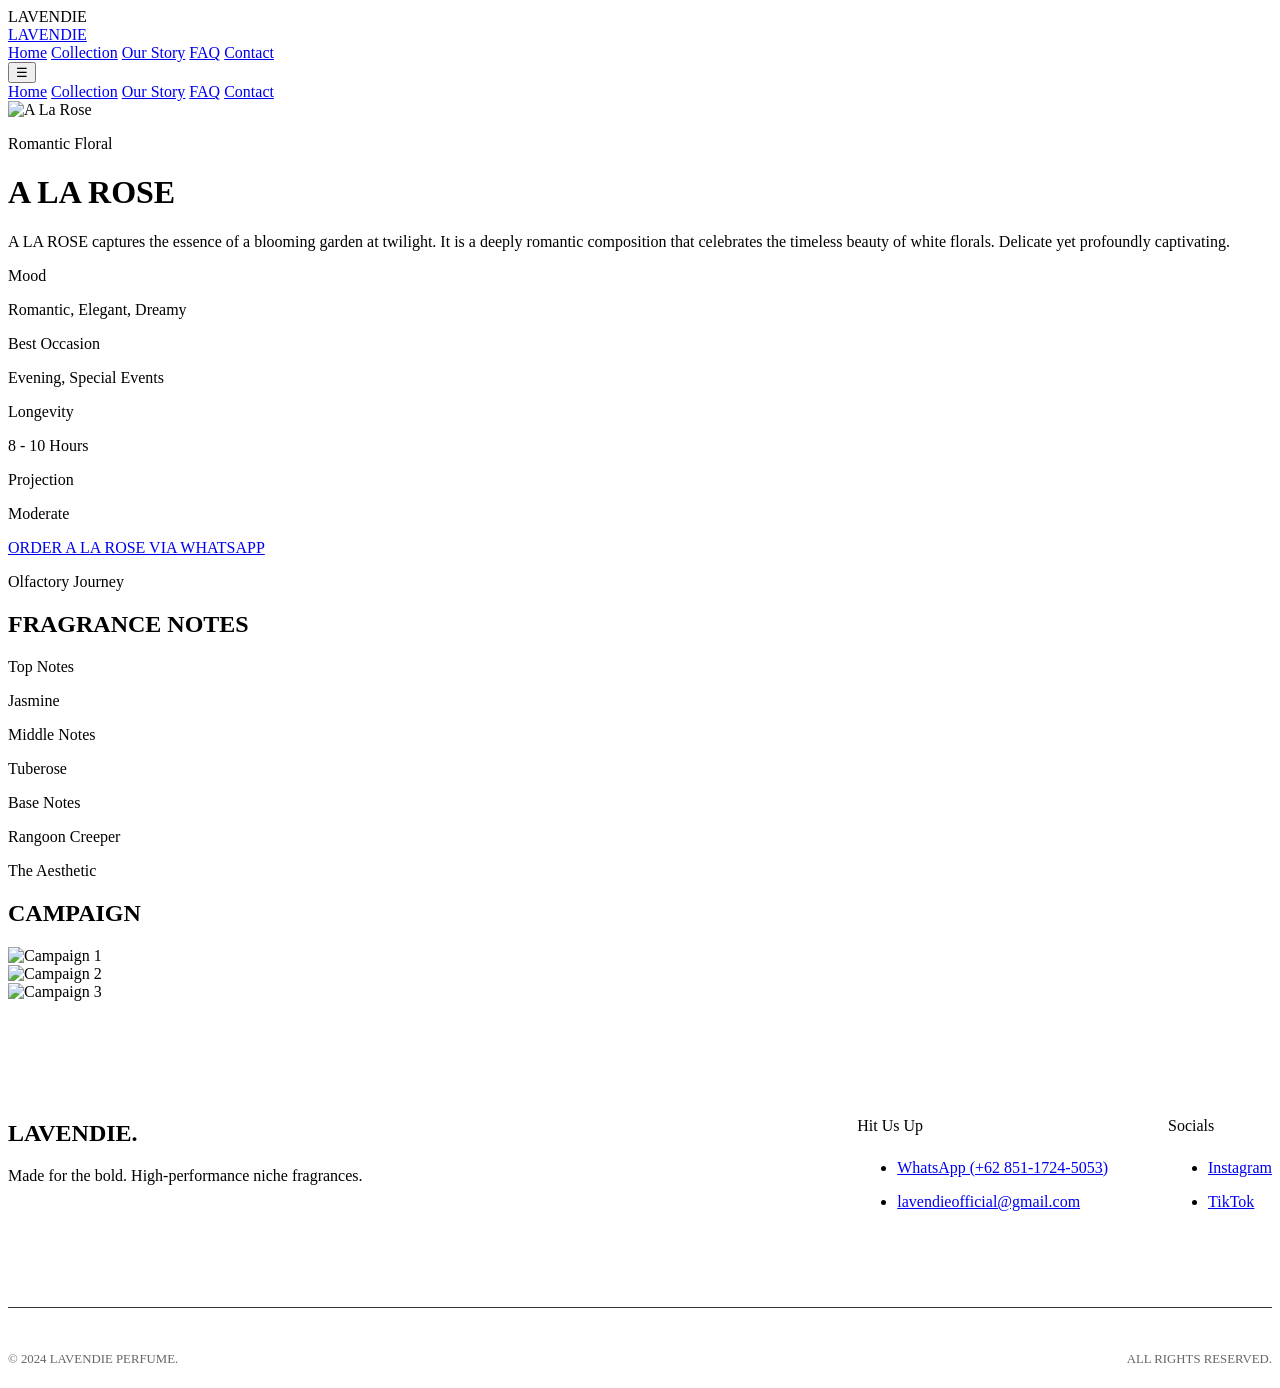
==== a-la-rose.html @ b6d44f65 "Add files via upload" ====
<!doctype html>
<html lang="en">
  <head>
    <meta charset="UTF-8" />
    <meta name="viewport" content="width=device-width, initial-scale=1.0" />
    <title>A LA ROSE - LAVENDIE PERFUME</title>
    <link rel="stylesheet" href="css/style.css" />
  </head>
  <body>
    <!-- PRELOADER -->
    <div class="preloader">
      <div class="preloader-logo">LAVENDIE</div>
    </div>

    <!-- NAVBAR -->
    <header>
      <div class="container nav-container">
        <a href="index.html#home" class="logo">LAVENDIE</a>
        <nav class="nav-links">
          <a href="index.html#home">Home</a>
          <a href="index.html#collection">Collection</a>
          <a href="index.html#about">Our Story</a>
          <a href="index.html#faq">FAQ</a>
          <a href="index.html#contact">Contact</a>
        </nav>
        <button class="hamburger">☰</button>
      </div>
    </header>

    <!-- MOBILE MENU -->
    <div class="mobile-menu">
      <a href="index.html#home">Home</a>
      <a href="index.html#collection">Collection</a>
      <a href="index.html#about">Our Story</a>
      <a href="index.html#faq">FAQ</a>
      <a href="index.html#contact">Contact</a>
    </div>

    <main style="padding-bottom: 100px">
      <div class="container">
        <!-- HERO & DETAILS -->
        <div class="product-detail-hero">
          <!-- LEFT: Sticky Image -->
          <div class="pd-image-wrapper reveal">
            <img src="/img/alarose/alarose-img1.jpeg" alt="A La Rose" />
          </div>

          <!-- RIGHT: Content -->
          <div class="pd-content">
            <div class="reveal" style="transition-delay: 0.1s">
              <p class="uppercase-tracking text-rosegold mb-24">
                Romantic Floral
              </p>
              <h1 class="pd-title font-heading">A LA ROSE</h1>
              <p class="pd-desc">
                A LA ROSE captures the essence of a blooming garden at twilight.
                It is a deeply romantic composition that celebrates the timeless
                beauty of white florals. Delicate yet profoundly captivating.
              </p>
            </div>

            <div class="pd-specs reveal" style="transition-delay: 0.2s">
              <div>
                <p class="uppercase-tracking text-rosegold spec-title">Mood</p>
                <p class="spec-value">Romantic, Elegant, Dreamy</p>
              </div>
              <div>
                <p class="uppercase-tracking text-rosegold spec-title">
                  Best Occasion
                </p>
                <p class="spec-value">Evening, Special Events</p>
              </div>
              <div>
                <p class="uppercase-tracking text-rosegold spec-title">
                  Longevity
                </p>
                <p class="spec-value">8 - 10 Hours</p>
              </div>
              <div>
                <p class="uppercase-tracking text-rosegold spec-title">
                  Projection
                </p>
                <p class="spec-value">Moderate</p>
              </div>
            </div>

            <div class="reveal" style="transition-delay: 0.3s">
              <a
                href="https://wa.me/6285117245053?text=Halo%20Admin%20Lavendie%2C%20saya%20tertarik%20dan%20ingin%20memesan%20parfum%20A%20LA%20ROSE.%20Apakah%20stoknya%20masih%20tersedia%3F"
                target="_blank"
                class="btn btn-wa-full"
                >ORDER A LA ROSE VIA WHATSAPP</a
              >
            </div>
          </div>
        </div>

        <!-- NOTES SECTION -->
        <div class="pd-notes">
          <div class="reveal">
            <p class="uppercase-tracking text-rosegold mb-24">
              Olfactory Journey
            </p>
            <h2 class="section-title">FRAGRANCE NOTES</h2>
          </div>

          <div class="notes-container">
            <div class="note-box reveal">
              <p class="uppercase-tracking text-rosegold mb-24">Top Notes</p>
              <p class="font-heading note-box-title">Jasmine</p>
            </div>
            <div class="note-box reveal" style="transition-delay: 0.1s">
              <p class="uppercase-tracking text-rosegold mb-24">Middle Notes</p>
              <p class="font-heading note-box-title">Tuberose</p>
            </div>
            <div class="note-box reveal" style="transition-delay: 0.2s">
              <p class="uppercase-tracking text-rosegold mb-24">Base Notes</p>
              <p class="font-heading note-box-title">Rangoon Creeper</p>
            </div>
          </div>
        </div>

        <!-- CAMPAIGN GALLERY -->
        <div class="product-gallery">
          <div class="reveal text-center">
            <p class="uppercase-tracking text-rosegold mb-24">The Aesthetic</p>
            <h2 class="section-title">CAMPAIGN</h2>
          </div>
          <div class="gallery-grid">
            <div class="gallery-wrap reveal">
              <img src="/img/alarose/alarose-img3.jpeg" alt="Campaign 1" />
            </div>
            <div class="gallery-wrap reveal" style="transition-delay: 0.1s">
              <img src="/img/alarose/alarose-img2.jpeg" alt="Campaign 2" />
            </div>
            <div class="gallery-wrap reveal" style="transition-delay: 0.2s">
              <img src="/img/alarose/alarose-img4.jpeg" alt="Campaign 3" />
            </div>
          </div>
        </div>
      </div>
    </main>

    <!-- FOOTER / CONTACT -->
    <footer id="contact">
      <div class="container">
        <div
          style="
            display: flex;
            flex-wrap: wrap;
            justify-content: space-between;
            gap: 40px;
            margin-bottom: 80px;
          "
        >
          <div style="max-width: 400px">
            <h2 class="footer-title">LAVENDIE.</h2>
            <p class="text-muted">
              Made for the bold. High-performance niche fragrances.
            </p>
          </div>
          <div style="display: flex; gap: 60px">
            <div>
              <p
                class="uppercase-tracking text-rosegold"
                style="margin-bottom: 24px"
              >
                Hit Us Up
              </p>
              <ul style="display: flex; flex-direction: column; gap: 16px">
                <li>
                  <a
                    href="https://wa.me/6285117245053"
                    target="_blank"
                    class="text-muted hover:text-main"
                    >WhatsApp (+62 851-1724-5053)</a
                  >
                </li>
                <li>
                  <a
                    href="mailto:lavendieofficial@gmail.com"
                    class="text-muted hover:text-main"
                    >lavendieofficial@gmail.com</a
                  >
                </li>
              </ul>
            </div>
            <div>
              <p
                class="uppercase-tracking text-rosegold"
                style="margin-bottom: 24px"
              >
                Socials
              </p>
              <ul style="display: flex; flex-direction: column; gap: 16px">
                <li>
                  <a
                    href="https://www.instagram.com/scentbylavendie?igsh=MWxjamVxYXF4NDgyNA=="
                    class="text-muted hover:text-main"
                    >Instagram</a
                  >
                </li>
                <li>
                  <a
                    href="https://www.tiktok.com/@scentbylavendie?_r=1&_t=ZS-96ki1cU1qj7"
                    class="text-muted hover:text-main"
                    >TikTok</a
                  >
                </li>
              </ul>
            </div>
          </div>
        </div>
        <div
          style="
            border-top: 1px solid #333;
            padding-top: 32px;
            display: flex;
            justify-content: space-between;
            font-size: 0.8rem;
            color: #666;
          "
        >
          <p>&copy; <span id="current-year">2024</span> LAVENDIE PERFUME.</p>
          <p>ALL RIGHTS RESERVED.</p>
        </div>
      </div>
    </footer>

    <!-- WHATSAPP FLOATING BTN -->
    <a
      href="https://wa.me/6285117245053?text=Halo%20Admin%20Lavendie%2C%20saya%20butuh%20rekomendasi%20parfum%20yang%20cocok%20untuk%20saya.%20Bisa%20bantu%20konsultasi%3F"
      class="wa-float"
      target="_blank"
      style="
        position: fixed;
        bottom: 30px;
        right: 30px;
        background: var(--whatsapp);
        color: white;
        width: 60px;
        height: 60px;
        border-radius: 50%;
        display: flex;
        justify-content: center;
        align-items: center;
        z-index: 100;
      "
    >
      <svg
        xmlns="http://www.w3.org/2000/svg"
        width="28"
        height="28"
        viewBox="0 0 24 24"
        fill="none"
        stroke="currentColor"
        stroke-width="2"
        stroke-linecap="round"
        stroke-linejoin="round"
      >
        <path
          d="M22 16.92v3a2 2 0 0 1-2.18 2 19.79 19.79 0 0 1-8.63-3.07 19.5 19.5 0 0 1-6-6 19.79 19.79 0 0 1-3.07-8.67A2 2 0 0 1 4.11 2h3a2 2 0 0 1 2 1.72 12.84 12.84 0 0 0 .7 2.81 2 2 0 0 1-.45 2.11L8.09 9.91a16 16 0 0 0 6 6l1.27-1.27a2 2 0 0 1 2.11-.45 12.84 12.84 0 0 0 2.81.7A2 2 0 0 1 22 16.92z"
        ></path>
      </svg>
    </a>

    <script src="js/script.js"></script>
  </body>
</html>
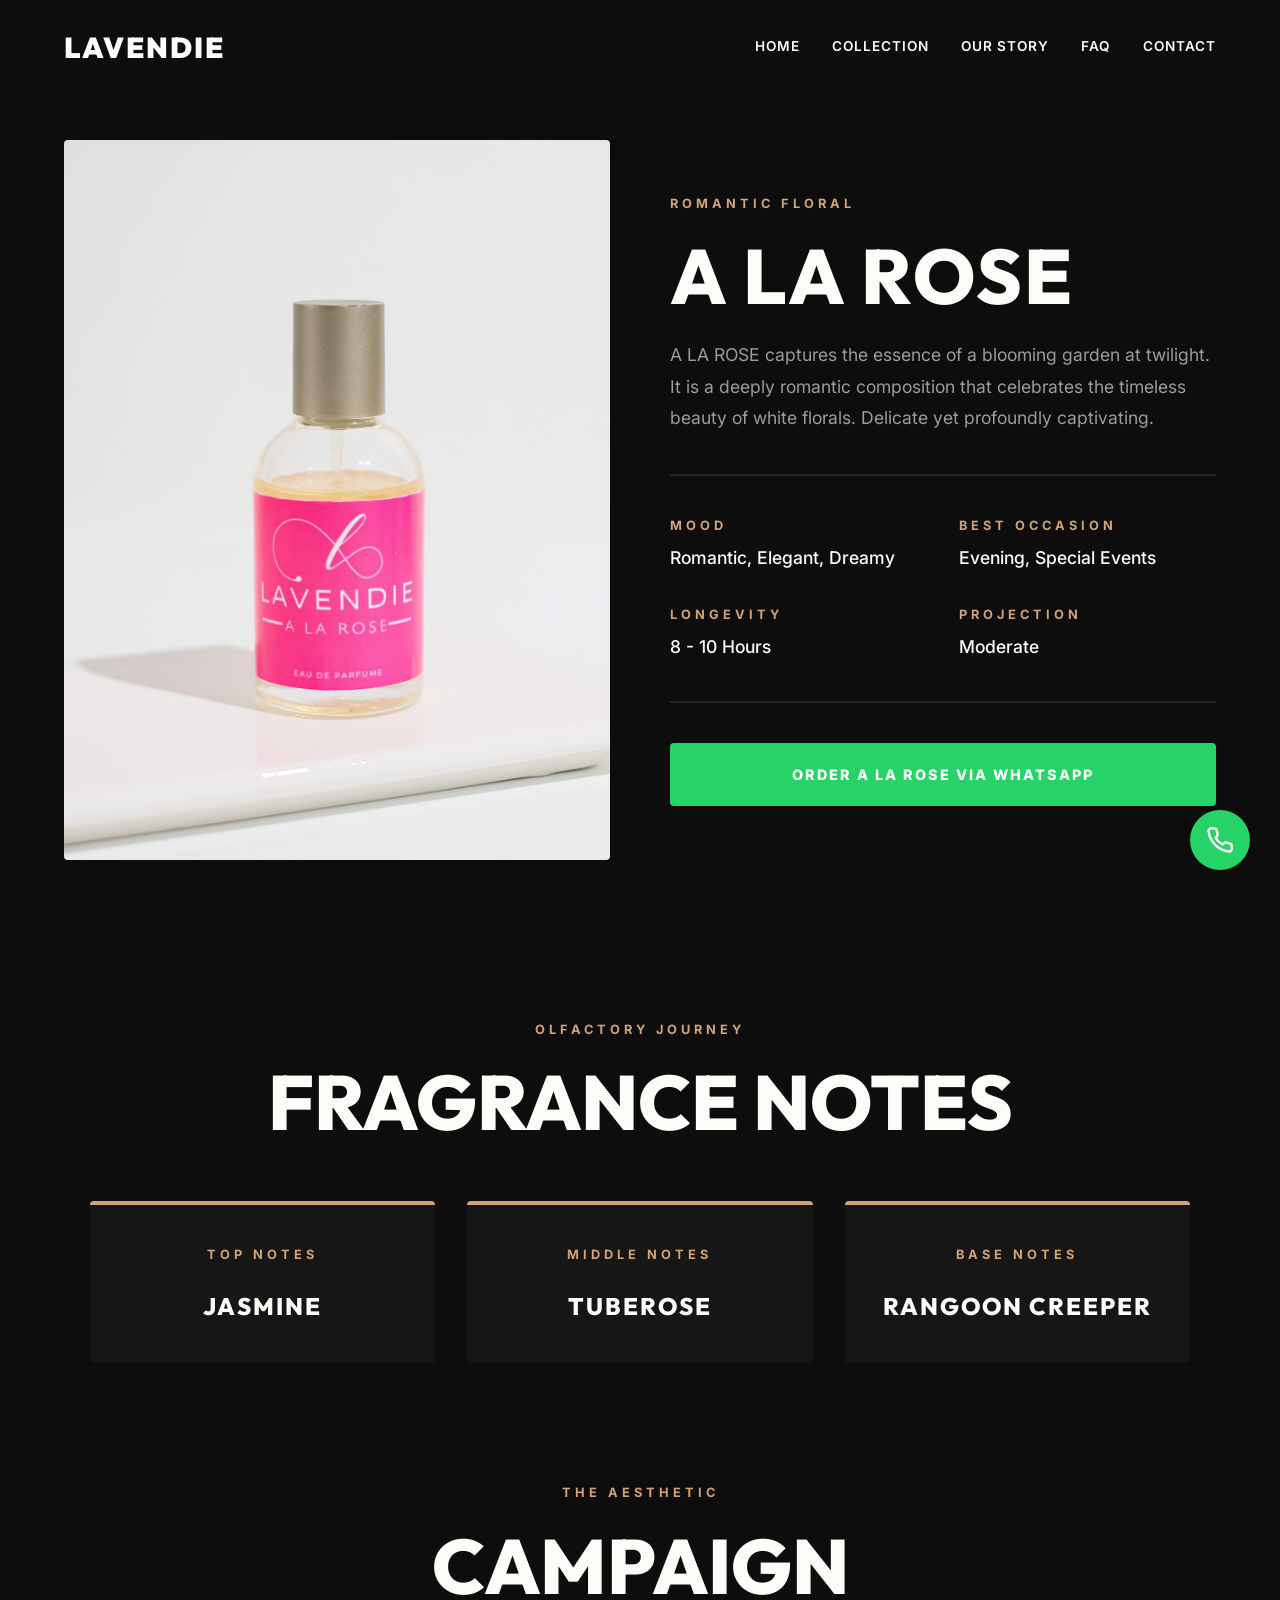
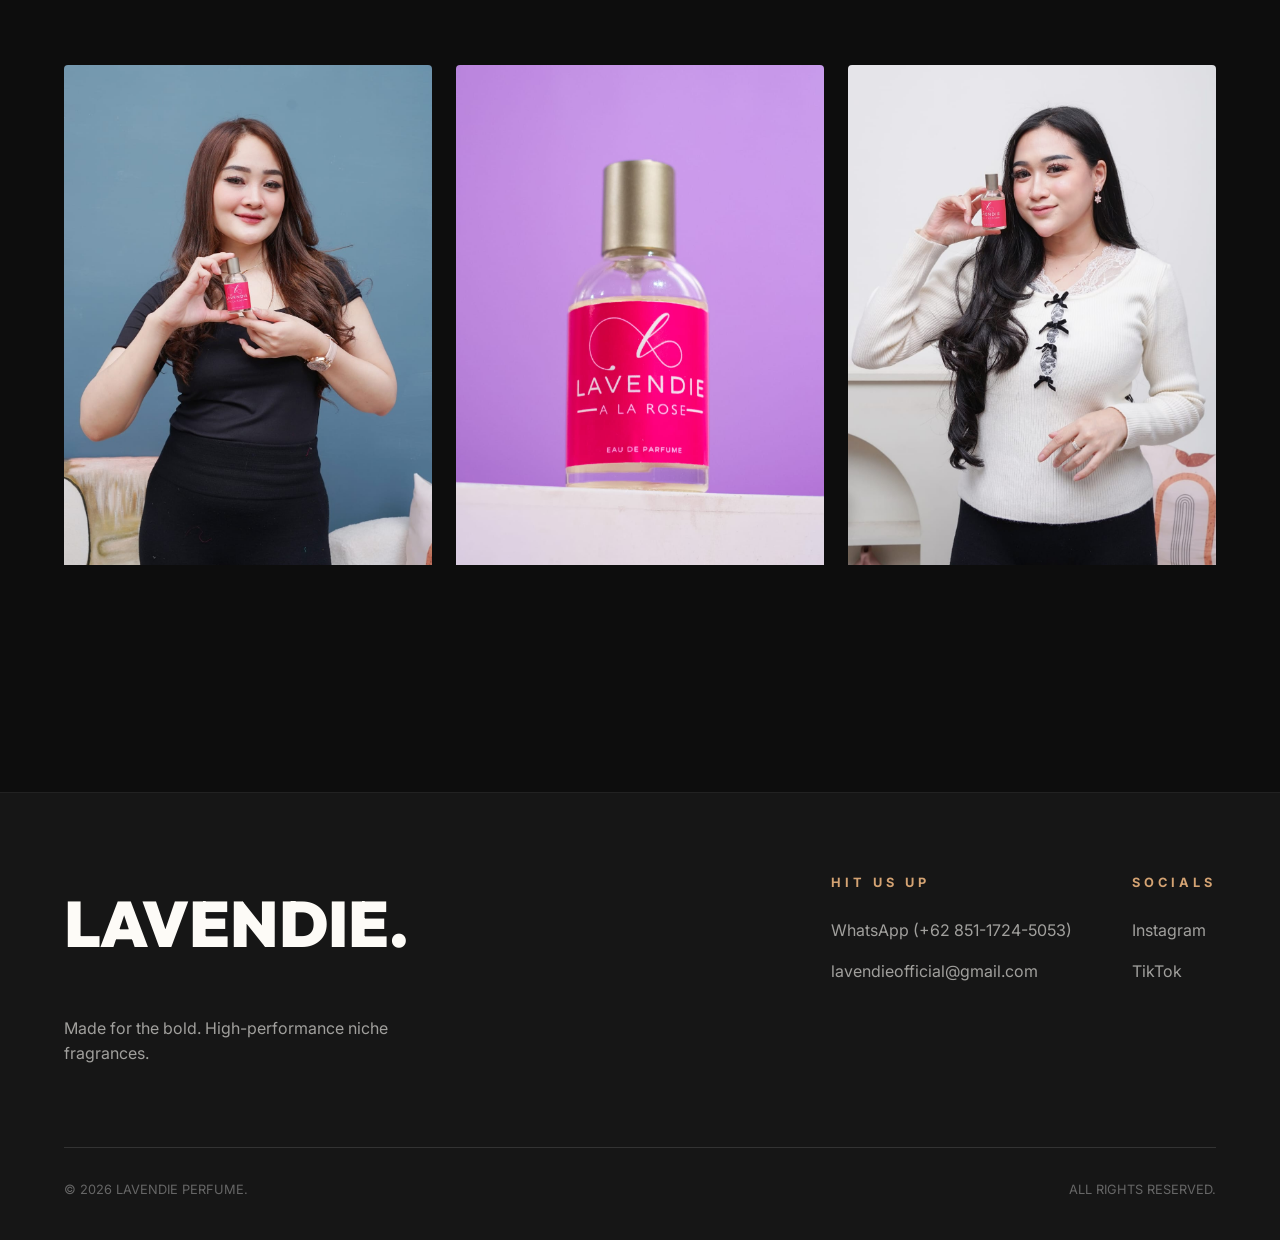
==== commit d2e22119: "Update a-la-rose.html" ====
--- a/a-la-rose.html
+++ b/a-la-rose.html
@@ -42,7 +42,7 @@
         <div class="product-detail-hero">
           <!-- LEFT: Sticky Image -->
           <div class="pd-image-wrapper reveal">
-            <img src="/img/alarose/alarose-img1.jpeg" alt="A La Rose" />
+            <img src="img/alarose/alarose-img1.jpeg" alt="A La Rose" />
           </div>
 
           <!-- RIGHT: Content -->
@@ -128,13 +128,13 @@
           </div>
           <div class="gallery-grid">
             <div class="gallery-wrap reveal">
-              <img src="/img/alarose/alarose-img3.jpeg" alt="Campaign 1" />
+              <img src="img/alarose/alarose-img3.jpeg" alt="Campaign 1" />
             </div>
             <div class="gallery-wrap reveal" style="transition-delay: 0.1s">
-              <img src="/img/alarose/alarose-img2.jpeg" alt="Campaign 2" />
+              <img src="img/alarose/alarose-img2.jpeg" alt="Campaign 2" />
             </div>
             <div class="gallery-wrap reveal" style="transition-delay: 0.2s">
-              <img src="/img/alarose/alarose-img4.jpeg" alt="Campaign 3" />
+              <img src="img/alarose/alarose-img4.jpeg" alt="Campaign 3" />
             </div>
           </div>
         </div>
--- a/css/style.css
+++ b/css/style.css
@@ -0,0 +1,640 @@
+@import url("https://fonts.googleapis.com/css2?family=Inter:wght@400;500;700;900&family=Outfit:wght@400;600;800;900&display=swap");
+
+/* CSS VARIABLES */
+:root {
+  --bg-color: #0d0d0d;
+  --bg-light: #161616;
+  --bg-cream: #fdfbf7;
+  --text-main: #fdfbf7;
+  --text-dark: #0d0d0d;
+  --text-muted: rgba(253, 251, 247, 0.6);
+  --text-muted-dark: rgba(13, 13, 13, 0.6);
+  --accent-rosegold: #d4a373;
+  --border-color: rgba(253, 251, 247, 0.1);
+  --whatsapp: #25d366;
+
+  --font-body: "Inter", sans-serif;
+  --font-heading: "Outfit", sans-serif;
+}
+
+/* RESET & BASE STYLES */
+* {
+  margin: 0;
+  padding: 0;
+  box-sizing: border-box;
+}
+html {
+  scroll-behavior: smooth;
+  scroll-padding-top: 80px;
+}
+body {
+  background-color: var(--bg-color);
+  color: var(--text-main);
+  font-family: var(--font-body);
+  line-height: 1.6;
+  overflow-x: hidden;
+}
+
+/* SCROLLBAR */
+::-webkit-scrollbar {
+  width: 8px;
+}
+::-webkit-scrollbar-track {
+  background: var(--bg-color);
+}
+::-webkit-scrollbar-thumb {
+  background: #333;
+}
+::-webkit-scrollbar-thumb:hover {
+  background: var(--accent-rosegold);
+}
+
+::selection {
+  background: var(--text-main);
+  color: var(--bg-color);
+}
+a {
+  text-decoration: none;
+  color: inherit;
+  transition: all 0.3s ease;
+}
+ul {
+  list-style: none;
+}
+
+.container {
+  max-width: 1300px;
+  margin: 0 auto;
+  padding: 0 5%;
+}
+
+/* TYPOGRAPHY */
+h1,
+h2,
+h3,
+h4,
+.font-heading {
+  font-family: var(--font-heading);
+  font-weight: 800;
+  text-transform: uppercase;
+}
+.text-rosegold {
+  color: var(--accent-rosegold);
+}
+.text-muted {
+  color: var(--text-muted);
+}
+.text-center {
+  text-align: center;
+}
+.mb-24 {
+  margin-bottom: 24px;
+}
+.uppercase-tracking {
+  text-transform: uppercase;
+  letter-spacing: 4px;
+  font-size: 0.8rem;
+  font-weight: 700;
+}
+
+/* PRELOADER */
+.preloader {
+  position: fixed;
+  top: 0;
+  left: 0;
+  width: 100%;
+  height: 100%;
+  background: var(--bg-color);
+  z-index: 9999;
+  display: flex;
+  justify-content: center;
+  align-items: center;
+  transition:
+    opacity 0.8s ease-in-out,
+    visibility 0.8s;
+}
+.preloader.hidden {
+  opacity: 0;
+  visibility: hidden;
+}
+.preloader-logo {
+  font-family: var(--font-heading);
+  font-size: 3rem;
+  font-weight: 900;
+  letter-spacing: 5px;
+  color: var(--text-main);
+  animation: pulseLogo 1.5s infinite;
+}
+@keyframes pulseLogo {
+  0%,
+  100% {
+    opacity: 0.5;
+    transform: scale(0.98);
+  }
+  50% {
+    opacity: 1;
+    transform: scale(1);
+  }
+}
+
+/* NAVBAR */
+header {
+  position: fixed;
+  top: 0;
+  width: 100%;
+  z-index: 1000;
+  padding: 24px 0;
+  transition: all 0.3s ease;
+  background: transparent;
+}
+header.scrolled {
+  background: rgba(13, 13, 13, 0.95);
+  backdrop-filter: blur(10px);
+  padding: 16px 0;
+  border-bottom: 1px solid var(--border-color);
+}
+.nav-container {
+  display: flex;
+  justify-content: space-between;
+  align-items: center;
+}
+.logo {
+  font-family: var(--font-heading);
+  font-size: 1.8rem;
+  font-weight: 900;
+  letter-spacing: 2px;
+}
+.nav-links {
+  display: flex;
+  gap: 32px;
+}
+.nav-links a {
+  font-size: 0.85rem;
+  font-weight: 600;
+  text-transform: uppercase;
+  letter-spacing: 1px;
+}
+.nav-links a:hover {
+  color: var(--accent-rosegold);
+}
+
+/* MOBILE MENU */
+.hamburger {
+  display: none;
+  cursor: pointer;
+  background: none;
+  border: none;
+  color: var(--text-main);
+  font-size: 2rem;
+  z-index: 1001;
+}
+.mobile-menu {
+  position: fixed;
+  top: 0;
+  left: 0;
+  width: 100%;
+  height: 100vh;
+  background: var(--bg-color);
+  display: flex;
+  flex-direction: column;
+  justify-content: center;
+  align-items: center;
+  gap: 40px;
+  transform: translateY(-100%);
+  transition: transform 0.5s ease-in-out;
+  z-index: 1000;
+}
+.mobile-menu.active {
+  transform: translateY(0);
+}
+.mobile-menu a {
+  font-family: var(--font-heading);
+  font-size: 2.5rem;
+  font-weight: 800;
+  text-transform: uppercase;
+}
+@media (max-width: 900px) {
+  .nav-links {
+    display: none;
+  }
+  .hamburger {
+    display: block;
+  }
+}
+
+/* BUTTONS */
+.btn {
+  display: inline-block;
+  padding: 16px 40px;
+  text-transform: uppercase;
+  font-weight: 800;
+  font-size: 0.9rem;
+  letter-spacing: 2px;
+  cursor: pointer;
+  border: none;
+  transition: all 0.3s;
+}
+.btn-solid {
+  background: var(--text-main);
+  color: var(--bg-color);
+}
+.btn-solid:hover {
+  background: var(--accent-rosegold);
+  color: var(--bg-color);
+  transform: translateY(-3px);
+}
+.btn-outline {
+  border: 2px solid var(--text-main);
+  color: var(--text-main);
+  background: transparent;
+}
+.btn-outline:hover {
+  background: var(--text-main);
+  color: var(--bg-color);
+}
+.btn-dark {
+  background: var(--bg-color);
+  color: var(--text-main);
+}
+.btn-dark:hover {
+  background: #333;
+}
+.btn-wa-full {
+  display: block;
+  width: 100%;
+  text-align: center;
+  background: var(--whatsapp);
+  color: #fff;
+  padding: 20px;
+  border-radius: 4px;
+}
+.btn-wa-full:hover {
+  background: #1ebe57;
+  transform: translateY(-3px);
+}
+
+/* HERO SECTION */
+.hero {
+  height: 100vh;
+  position: relative;
+  display: flex;
+  align-items: flex-end;
+  padding-bottom: 10vh;
+}
+.hero-bg {
+  position: absolute;
+  top: 0;
+  left: 0;
+  width: 100%;
+  height: 100%;
+  background-image: url("/img/collection.jpeg");
+  background-size: cover;
+  background-position: center;
+  z-index: 0;
+  filter: brightness(0.6);
+}
+.hero-content {
+  position: relative;
+  z-index: 1;
+  max-width: 800px;
+}
+.hero-title {
+  font-size: clamp(4rem, 12vw, 10rem);
+  line-height: 0.9;
+  margin-bottom: 24px;
+}
+.hero-subtitle {
+  font-size: clamp(1.2rem, 3vw, 1.5rem);
+  font-weight: 500;
+  margin-bottom: 40px;
+  max-width: 500px;
+}
+
+/* MARQUEE */
+.marquee-wrapper {
+  background: var(--text-main);
+  color: var(--bg-color);
+  padding: 16px 0;
+  overflow: hidden;
+  white-space: nowrap;
+  display: flex;
+  border-top: 2px solid var(--bg-color);
+  border-bottom: 2px solid var(--bg-color);
+}
+.marquee {
+  display: flex;
+  animation: scroll-left 15s linear infinite;
+}
+.marquee span {
+  font-family: var(--font-heading);
+  font-size: 2rem;
+  font-weight: 900;
+  text-transform: uppercase;
+  padding: 0 40px;
+}
+@keyframes scroll-left {
+  0% {
+    transform: translateX(0);
+  }
+  100% {
+    transform: translateX(-50%);
+  }
+}
+
+/* SECTION GLOBAL */
+.section {
+  padding: 120px 0;
+}
+.section-title {
+  font-size: clamp(3rem, 6vw, 5rem);
+  margin-bottom: 60px;
+  line-height: 1;
+}
+
+/* THE COLLECTION (GRID) */
+.collection-grid {
+  display: grid;
+  grid-template-columns: repeat(2, minmax(0, 1fr));
+  gap: 40px;
+}
+@media (max-width: 900px) {
+  .collection-grid {
+    grid-template-columns: 1fr;
+  }
+}
+.product-card {
+  background: var(--bg-light);
+  display: flex;
+  flex-direction: column;
+  transition: transform 0.3s;
+}
+.product-card:hover {
+  transform: translateY(-10px);
+}
+.product-img {
+  width: 100%;
+  height: 500px;
+  object-fit: cover;
+}
+@media (max-width: 768px) {
+  .product-img {
+    height: 350px;
+  }
+}
+.product-info {
+  padding: 32px;
+  display: flex;
+  flex-direction: column;
+  flex-grow: 1;
+}
+.product-title {
+  font-size: 2.5rem;
+  margin-bottom: 8px;
+}
+.product-actions {
+  display: grid;
+  grid-template-columns: 1fr 1fr;
+  gap: 16px;
+  margin-top: auto;
+  padding-top: 24px;
+}
+.btn-card {
+  padding: 16px 0;
+  text-align: center;
+  font-weight: 700;
+  text-transform: uppercase;
+  font-size: 0.8rem;
+  border: 2px solid var(--border-color);
+  color: var(--text-main);
+  transition: 0.3s;
+}
+.btn-card:hover {
+  background: var(--text-main);
+  color: var(--bg-color);
+  border-color: var(--text-main);
+}
+.btn-card.wa {
+  background: var(--whatsapp);
+  border-color: var(--whatsapp);
+  color: #fff;
+}
+.btn-card.wa:hover {
+  background: #1ebe57;
+  border-color: #1ebe57;
+}
+
+/* ABOUT SECTION */
+.about-section {
+  background: var(--bg-cream);
+  color: var(--text-dark);
+}
+.about-grid {
+  display: grid;
+  grid-template-columns: 1fr 1fr;
+  gap: 80px;
+  align-items: center;
+}
+@media (max-width: 900px) {
+  .about-grid {
+    grid-template-columns: 1fr;
+    gap: 40px;
+  }
+}
+.about-img {
+  width: 100%;
+  height: 600px;
+  object-fit: cover;
+}
+@media (max-width: 900px) {
+  .about-img {
+    height: 400px;
+  }
+}
+
+/* FAQ ACCORDION */
+.faq-item {
+  border-bottom: 2px solid var(--border-color);
+}
+.faq-question {
+  width: 100%;
+  padding: 32px 0;
+  background: none;
+  border: none;
+  color: var(--text-main);
+  text-align: left;
+  font-size: 1.5rem;
+  font-weight: 700;
+  cursor: pointer;
+  display: flex;
+  justify-content: space-between;
+  align-items: center;
+}
+.faq-answer {
+  max-height: 0;
+  overflow: hidden;
+  transition: max-height 0.4s ease;
+}
+.faq-item.open .faq-answer {
+  max-height: 300px;
+  padding-bottom: 32px;
+}
+.faq-item.open .faq-question {
+  color: var(--accent-rosegold);
+}
+
+/* FOOTER */
+footer {
+  background: var(--bg-light);
+  padding: 80px 0 40px;
+  border-top: 1px solid #222;
+}
+.footer-title {
+  font-size: 4rem;
+  font-family: var(--font-heading);
+  font-weight: 900;
+  margin-bottom: 40px;
+}
+
+/* REVEAL ANIMATION */
+.reveal {
+  opacity: 0;
+  transform: translateY(40px);
+  transition: all 0.8s ease;
+}
+.reveal.active {
+  opacity: 1;
+  transform: translateY(0);
+}
+
+/* PRODUCT DETAIL PAGES */
+.product-detail-hero {
+  display: grid;
+  grid-template-columns: repeat(2, minmax(0, 1fr));
+  gap: 60px;
+  align-items: center;
+  min-height: 100vh;
+  padding-top: 100px; /* offset for header */
+}
+@media (max-width: 900px) {
+  .product-detail-hero {
+    grid-template-columns: 1fr;
+    gap: 40px;
+  }
+}
+
+.pd-image-wrapper {
+  height: 80vh;
+  position: sticky;
+  top: 100px;
+  border-radius: 4px;
+  overflow: hidden;
+}
+@media (max-width: 900px) {
+  .pd-image-wrapper {
+    height: 60vh;
+    position: relative;
+    top: 0;
+  }
+}
+.pd-image-wrapper img {
+  width: 100%;
+  height: 100%;
+  object-fit: cover;
+}
+
+.pd-content {
+  padding: 40px 0;
+  display: flex;
+  flex-direction: column;
+  justify-content: center;
+}
+.pd-title {
+  font-size: clamp(3.5rem, 6vw, 6rem);
+  line-height: 1;
+  margin-bottom: 24px;
+  letter-spacing: 2px;
+}
+.pd-desc {
+  font-size: 1.1rem;
+  line-height: 1.8;
+  color: var(--text-muted);
+  margin-bottom: 40px;
+}
+.pd-specs {
+  display: grid;
+  grid-template-columns: 1fr 1fr;
+  gap: 32px;
+  margin: 0 0 40px 0;
+  padding: 40px 0;
+  border-top: 2px solid var(--border-color);
+  border-bottom: 2px solid var(--border-color);
+}
+.spec-title {
+  margin-bottom: 8px;
+}
+.spec-value {
+  font-size: 1.1rem;
+  font-weight: 500;
+}
+
+/* Notes Section */
+.pd-notes {
+  margin-top: 120px;
+  text-align: center;
+}
+.notes-container {
+  max-width: 1100px;
+  margin: 60px auto 40px;
+  display: grid;
+  grid-template-columns: repeat(3, 1fr);
+  gap: 32px;
+}
+@media (max-width: 768px) {
+  .notes-container {
+    grid-template-columns: 1fr;
+    gap: 24px;
+  }
+}
+.note-box {
+  background: var(--bg-light);
+  padding: 40px 24px;
+  border-top: 4px solid var(--accent-rosegold);
+  border-radius: 4px;
+  transition: transform 0.3s;
+}
+.note-box:hover {
+  transform: translateY(-10px);
+}
+.note-box-title {
+  font-size: 1.5rem;
+  letter-spacing: 2px;
+  line-height: 1.4;
+}
+
+/* Product Gallery */
+.product-gallery {
+  margin: 120px 0;
+}
+.gallery-grid {
+  display: grid;
+  grid-template-columns: repeat(3, 1fr);
+  gap: 24px;
+}
+@media (max-width: 768px) {
+  .gallery-grid {
+    grid-template-columns: 1fr;
+  }
+}
+.gallery-wrap {
+  overflow: hidden;
+  border-radius: 4px;
+}
+.gallery-wrap img {
+  width: 100%;
+  height: 500px;
+  object-fit: cover;
+  transition: transform 0.8s ease;
+}
+.gallery-wrap:hover img {
+  transform: scale(1.05);
+}
